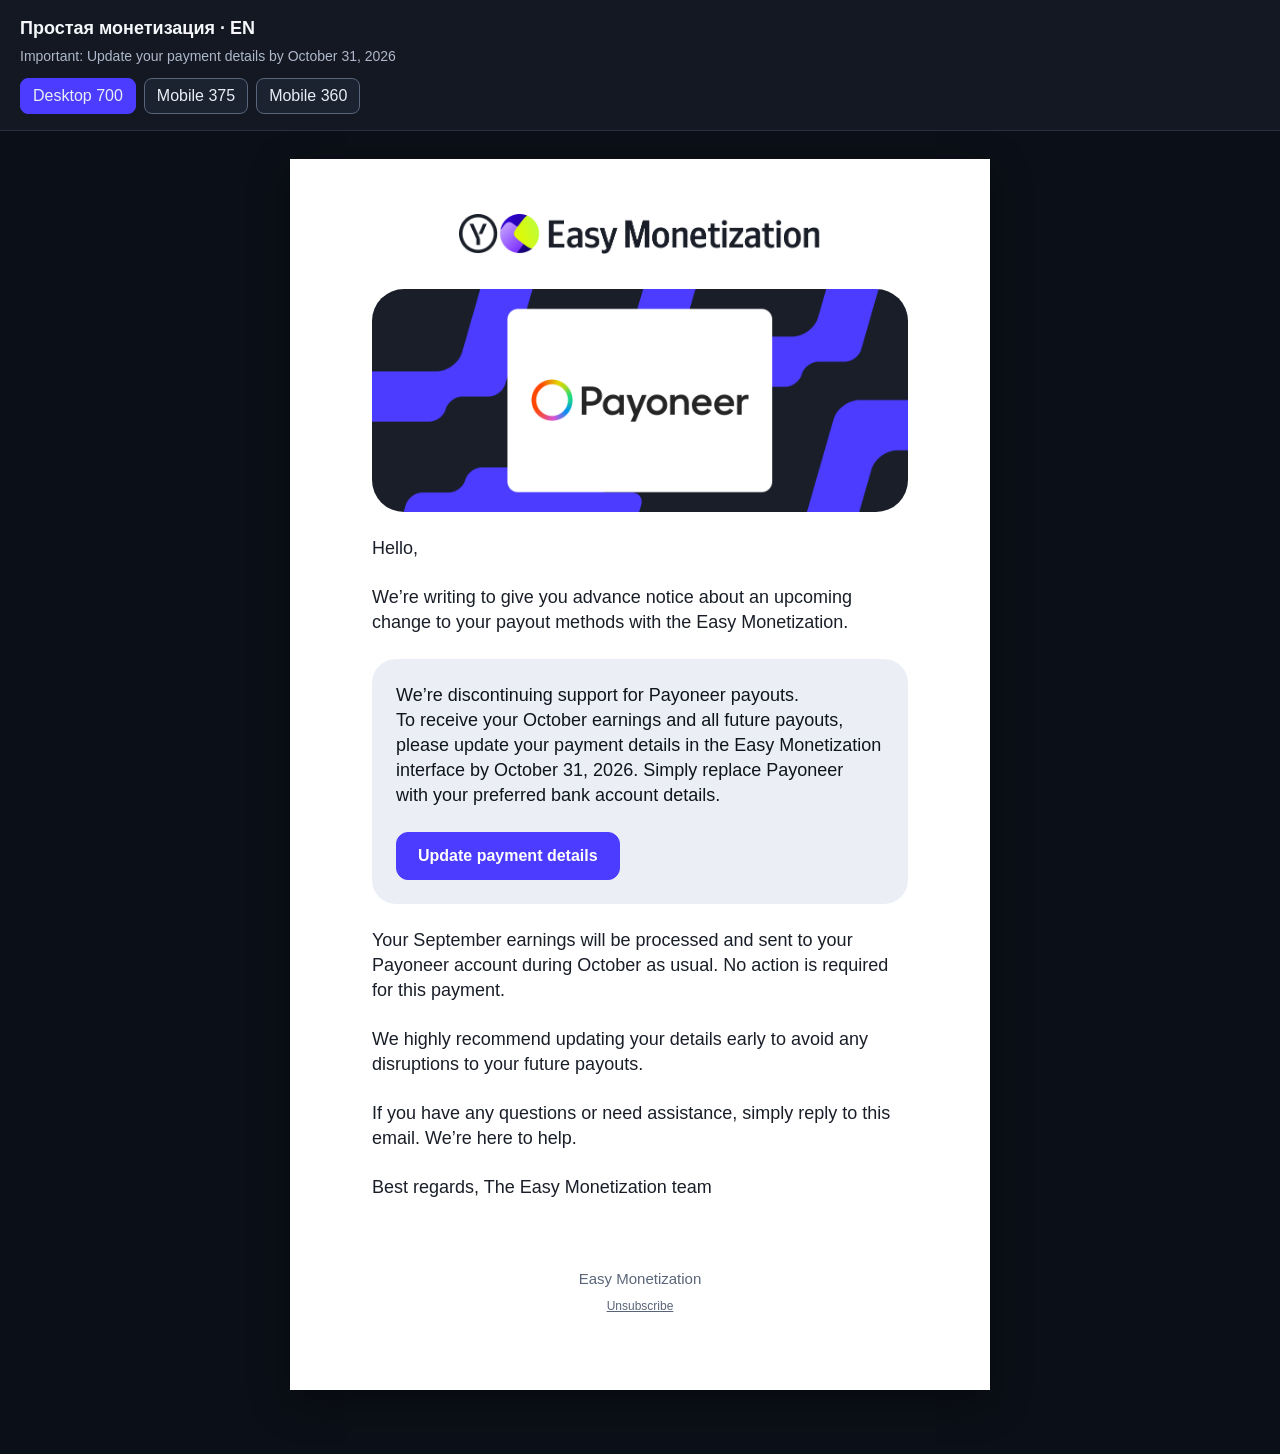
==== easy-en/index.html @ 2652127f "Publish Payoneer payment details email review" ====
<!doctype html>
<html lang="ru">
<head>
  <meta charset="utf-8">
  <meta name="viewport" content="width=device-width,initial-scale=1">
  <meta name="robots" content="noindex, nofollow, noarchive, nosnippet, noimageindex">
  <title>Простая монетизация · EN — предпросмотр</title>
  <style>
    :root { color-scheme: dark; font-family: Arial, Helvetica, sans-serif; }
    * { box-sizing: border-box; }
    body { margin: 0; color: #f5f7fb; background: #0b0f17; }
    .bar { position: sticky; top: 0; z-index: 2; padding: 16px 20px; background: rgba(20,26,36,.96); border-bottom: 1px solid #283140; backdrop-filter: blur(12px); }
    .bar__top { display: block; }
    h1 { margin: 0; font-size: 18px; line-height: 24px; }
    .email-subject { margin: 6px 0 0; color: #aeb8ca; font-size: 14px; line-height: 20px; font-weight: 400; }
    .controls { display: flex; flex-wrap: wrap; gap: 8px; margin-top: 12px; }
    button { padding: 8px 12px; border: 1px solid #58657a; border-radius: 8px; color: #e9edf5; background: #1b2330; cursor: pointer; font: inherit; }
    button[aria-pressed="true"] { border-color: #4b3cff; background: #4b3cff; }
    .stage { min-height: calc(100vh - 106px); padding: 28px 12px 64px; overflow-x: auto; text-align: center; }
    .viewport { display: inline-block; width: min(700px, 100%); min-height: 720px; overflow: hidden; background: #fff; box-shadow: 0 12px 36px rgba(0,0,0,.35); vertical-align: top; }
    iframe { display: block; width: 100%; min-height: 720px; border: 0; background: #fff; }
    @media (max-width: 700px) { .bar { position: static; } .stage { min-height: 0; padding-inline: 0; } }
  </style>
</head>
<body>
  <header class="bar">
    <div class="bar__top"><h1>Простая монетизация · EN</h1><p class="email-subject">Important: Update your payment details by October 31, 2026</p></div>
    <nav class="controls" aria-label="Ширина предпросмотра">
      <button type="button" data-width="700" aria-pressed="true">Desktop 700</button>
      <button type="button" data-width="375" aria-pressed="false">Mobile 375</button>
      <button type="button" data-width="360" aria-pressed="false">Mobile 360</button>
    </nav>
  </header>
  <main class="stage"><div class="viewport" id="viewport"><iframe id="email" src="email.html" title="Письмо" sandbox="allow-same-origin allow-popups allow-popups-to-escape-sandbox"></iframe></div></main>
  <script>
    const frame = document.getElementById('email');
    const viewport = document.getElementById('viewport');
    const resize = () => {
      try {
        const doc = frame.contentDocument;
        const height = Math.max(720, doc.documentElement.scrollHeight, doc.body.scrollHeight);
        frame.style.height = height + 'px';
      } catch (_) {}
    };
    frame.addEventListener('load', () => { resize(); setTimeout(resize, 150); });
    document.querySelectorAll('[data-width]').forEach(button => button.addEventListener('click', () => {
      document.querySelectorAll('[data-width]').forEach(item => item.setAttribute('aria-pressed', String(item === button)));
      viewport.style.width = button.dataset.width + 'px';
      setTimeout(resize, 250);
    }));
    const requested = new URLSearchParams(location.search).get('width');
    const requestedButton = document.querySelector(`[data-width="${requested}"]`);
    if (requestedButton) requestedButton.click();
  </script>
</body>
</html>
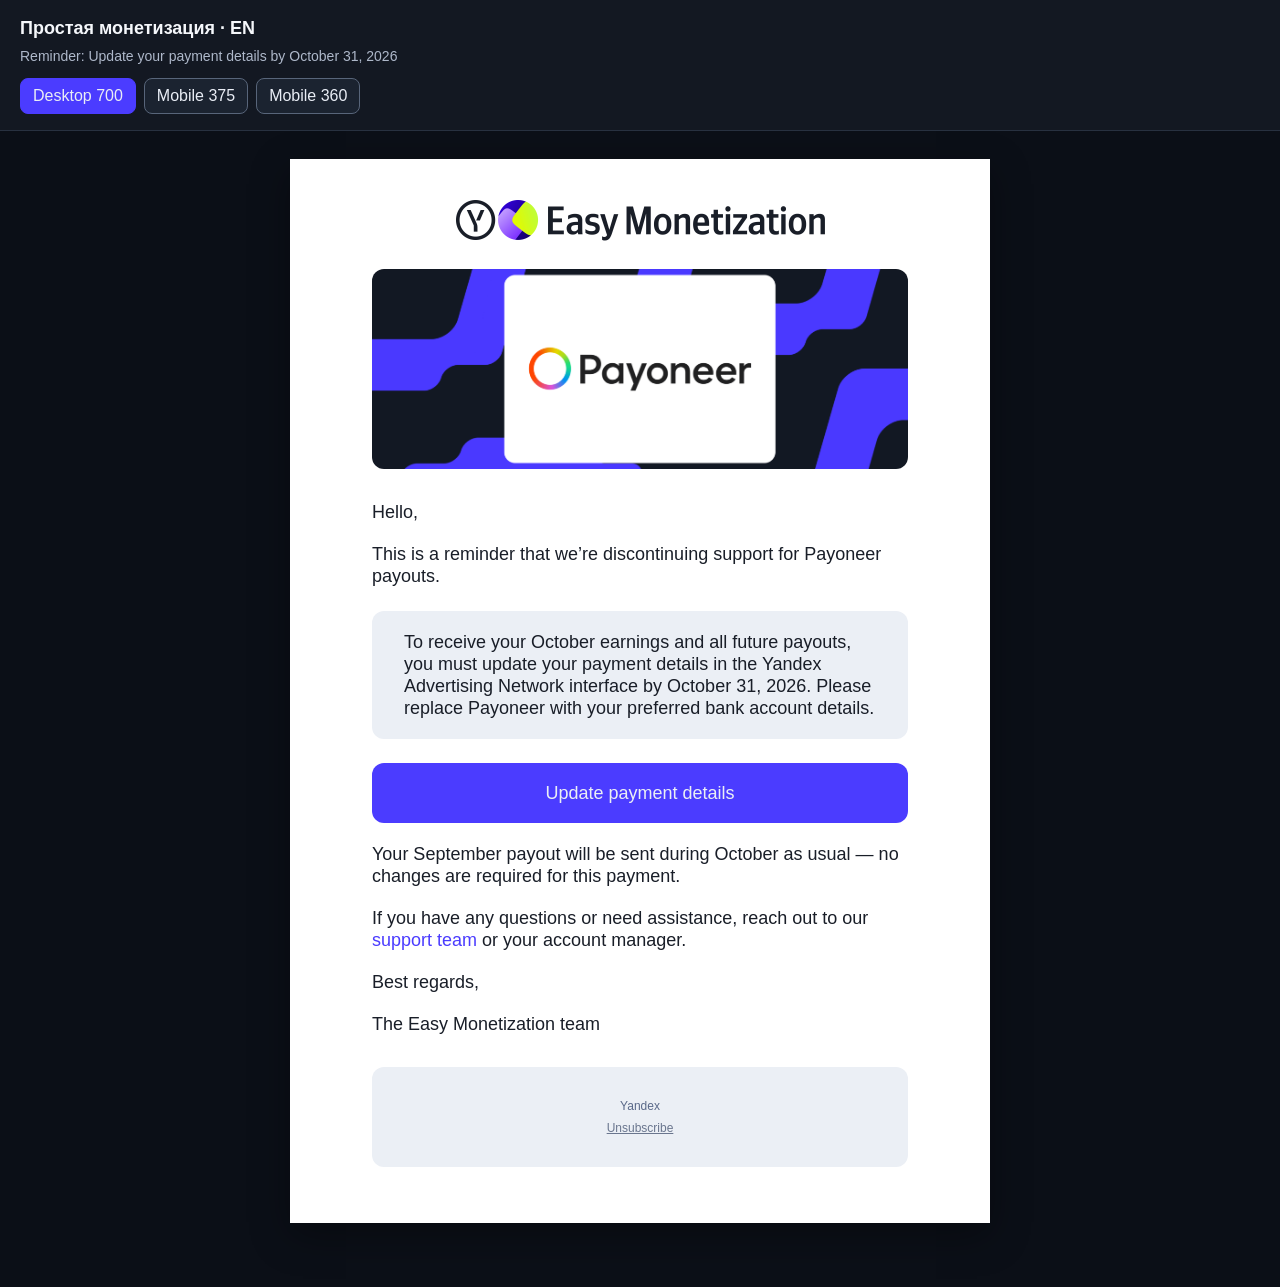
==== commit 3291c679: "Update Payoneer reminder review emails" ====
--- a/easy-en/index.html
+++ b/easy-en/index.html
@@ -24,7 +24,7 @@
 </head>
 <body>
   <header class="bar">
-    <div class="bar__top"><h1>Простая монетизация · EN</h1><p class="email-subject">Important: Update your payment details by October 31, 2026</p></div>
+    <div class="bar__top"><h1>Простая монетизация · EN</h1><p class="email-subject">Reminder: Update your payment details by October 31, 2026</p></div>
     <nav class="controls" aria-label="Ширина предпросмотра">
       <button type="button" data-width="700" aria-pressed="true">Desktop 700</button>
       <button type="button" data-width="375" aria-pressed="false">Mobile 375</button>
